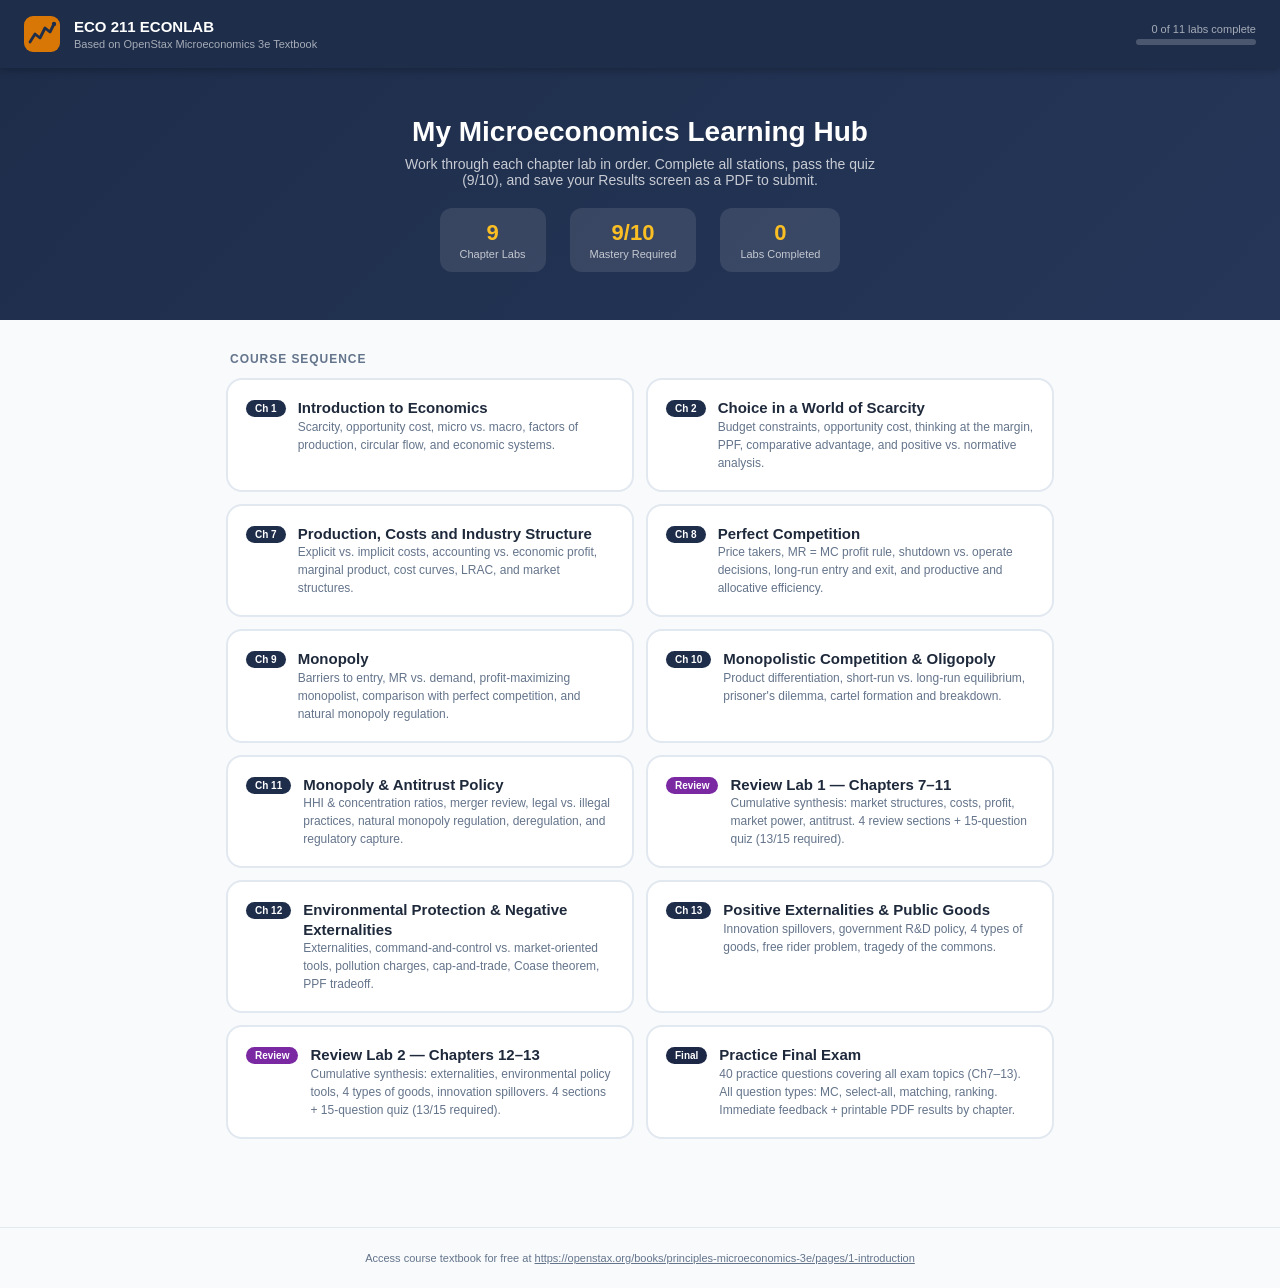
==== eco211-hub/index.html @ 3b7d05b6 "ECO 211 Hub: add Ch1 and Ch2 cards + fix completion detection - Add Ch2 card (Choice in a World of S" ====
<!DOCTYPE html>
<html lang="en">
<head>
  <meta charset="UTF-8" />
  <meta name="viewport" content="width=device-width, initial-scale=1.0" />
  <title>ECO 211 ECONLAB — Course Hub</title>
  <style>
    :root { --navy:#1e2d4a; --navy-light:#253658; --amber:#d97706; --amber-light:#fbbf24; --bg:#f8fafc; --card:#ffffff; --border:#e2e8f0; --text:#1e293b; --muted:#64748b; --green:#16a34a; --green-bg:#f0fdf4; --green-border:#86efac; }
    * { box-sizing:border-box; margin:0; padding:0; }
    body { font-family:-apple-system,BlinkMacSystemFont,"Segoe UI",sans-serif; background:var(--bg); color:var(--text); min-height:100vh; }
    .sr-only { position:absolute; width:1px; height:1px; padding:0; margin:-1px; overflow:hidden; clip:rect(0,0,0,0); white-space:nowrap; border:0; }
    .skip-link { position:absolute; top:-100%; left:8px; z-index:9999; background:var(--navy); color:white; padding:8px 16px; border-radius:0 0 8px 8px; font-size:14px; font-weight:600; text-decoration:none; }
    .skip-link:focus { top:0; outline:3px solid var(--amber); outline-offset:2px; }
    :focus-visible { outline:2px solid var(--amber); outline-offset:2px; }
    header { background:var(--navy); color:white; padding:16px 24px; display:flex; align-items:center; gap:14px; position:sticky; top:0; z-index:50; box-shadow:0 2px 8px rgba(0,0,0,0.25); }
    .header-logo { width:36px; height:36px; flex-shrink:0; }
    .header-title { font-size:15px; font-weight:700; line-height:1.2; }
    .header-sub { font-size:11px; opacity:0.6; margin-top:2px; }
    .header-progress { margin-left:auto; text-align:right; }
    .header-progress-label { font-size:11px; opacity:0.6; margin-bottom:4px; }
    .header-bar { width:120px; height:6px; background:rgba(255,255,255,0.2); border-radius:99px; overflow:hidden; }
    .header-bar-fill { height:100%; background:var(--amber-light); border-radius:99px; transition:width 0.5s ease; }
    .hero { background:linear-gradient(135deg,var(--navy) 0%,var(--navy-light) 100%); color:white; padding:48px 24px; text-align:center; }
    .hero h1 { font-size:28px; font-weight:800; margin-bottom:8px; }
    .hero p { font-size:14px; opacity:0.75; max-width:480px; margin:0 auto 20px; }
    .hero-stats { display:flex; gap:24px; justify-content:center; flex-wrap:wrap; }
    .stat { background:rgba(255,255,255,0.1); border-radius:12px; padding:12px 20px; text-align:center; }
    .stat-num { font-size:22px; font-weight:800; color:var(--amber-light); }
    .stat-label { font-size:11px; opacity:0.7; margin-top:2px; }
    main { max-width:860px; margin:0 auto; padding:32px 16px 48px; }
    .section-title { font-size:12px; font-weight:700; text-transform:uppercase; letter-spacing:0.08em; color:var(--muted); margin-bottom:12px; padding-left:4px; }
    .labs-grid { display:grid; grid-template-columns:1fr; gap:12px; margin-bottom:40px; }
    @media (min-width:600px) { .labs-grid { grid-template-columns:1fr 1fr; } }
    .lab-card { background:var(--card); border:2px solid var(--border); border-radius:16px; padding:18px; display:flex; flex-direction:column; gap:10px; transition:border-color 0.15s,box-shadow 0.15s; text-decoration:none; color:inherit; }
    .lab-card:hover { border-color:var(--amber); box-shadow:0 4px 16px rgba(217,119,6,0.12); }
    .lab-card.completed { border-color:var(--green-border); background:var(--green-bg); }
    .lab-card-top { display:flex; align-items:flex-start; gap:12px; }
    .lab-chapter-badge { background:var(--navy); color:white; font-size:10px; font-weight:700; padding:3px 9px; border-radius:99px; white-space:nowrap; flex-shrink:0; margin-top:2px; }
    .lab-card.completed .lab-chapter-badge { background:var(--green); }
    .lab-title { font-size:15px; font-weight:700; color:var(--text); line-height:1.3; }
    .lab-desc { font-size:12px; color:var(--muted); line-height:1.5; }
    .lab-card.coming-soon { opacity:0.55; pointer-events:none; border-style:dashed; }
    .lab-done-badge { display:none; font-size:10px; font-weight:700; color:var(--green); background:var(--green-bg); border:1.5px solid var(--green-border); border-radius:99px; padding:2px 8px; margin-top:6px; width:fit-content; }
    .lab-card.completed .lab-done-badge { display:block; }
    footer { text-align:center; padding:24px; font-size:11px; color:var(--muted); border-top:1px solid var(--border); }
  </style>
</head>
<body>
<a href="#main-content" class="skip-link">Skip to main content</a>

<header role="banner">
  <svg class="header-logo" viewBox="0 0 36 36" fill="none" aria-hidden="true" focusable="false" role="presentation">
    <rect width="36" height="36" rx="9" fill="#d97706"/>
    <path d="M6 26 L11 18 L16 22 L21 12 L26 16 L30 8" stroke="#1e2d4a" stroke-width="2.8" stroke-linecap="round" stroke-linejoin="round"/>
    <circle cx="30" cy="8" r="2.2" fill="#1e2d4a"/>
  </svg>
  <div>
    <div class="header-title">ECO 211 ECONLAB</div>
    <div class="header-sub">Based on OpenStax Microeconomics 3e Textbook</div>
  </div>
  <div class="header-progress">
    <div class="header-progress-label" id="progress-label">0 of 1 labs complete</div>
    <div class="header-bar"><div class="header-bar-fill" id="progress-bar" style="width:0%"></div></div>
  </div>
</header>

<div class="hero">
  <h1>My Microeconomics Learning Hub</h1>
  <p>Work through each chapter lab in order. Complete all stations, pass the quiz (9/10), and save your Results screen as a PDF to submit.</p>
  <div class="hero-stats">
    <div class="stat"><div class="stat-num">9</div><div class="stat-label">Chapter Labs</div></div>
    <div class="stat"><div class="stat-num">9/10</div><div class="stat-label">Mastery Required</div></div>
    <div class="stat"><div class="stat-num" id="stat-complete">0</div><div class="stat-label">Labs Completed</div></div>
  </div>
</div>

<main id="main-content">
  <div class="section-title">Course Sequence</div>
  <div class="labs-grid" id="labs-grid" role="list" aria-label="Course lab directory">

    <a class="lab-card" href="https://www.perplexity.ai/computer/a/eco211-lab-ch1-dist-public-A_3lIPQ_R4K6b8WyAGTqtg"
       target="_blank" data-lab="ch1" role="listitem"
       aria-label="Launch Chapter 1: Introduction to Economics (opens in new tab)">
      <div class="lab-card-top">
        <span class="lab-chapter-badge">Ch 1</span>
        <div>
          <div class="lab-title">Introduction to Economics</div>
          <div class="lab-desc">Scarcity, opportunity cost, micro vs. macro, factors of production, circular flow, and economic systems.</div>
          <div class="lab-done-badge">✓ Completed</div>
        </div>
      </div></a>

    <a class="lab-card" href="https://www.perplexity.ai/computer/a/eco211-lab-ch2-dist-public-uDvLQH5pRJSCHC9EZ5AH1Q"
       target="_blank" data-lab="ch2" role="listitem"
       aria-label="Launch Chapter 2: Choice in a World of Scarcity (opens in new tab)">
      <div class="lab-card-top">
        <span class="lab-chapter-badge">Ch 2</span>
        <div>
          <div class="lab-title">Choice in a World of Scarcity</div>
          <div class="lab-desc">Budget constraints, opportunity cost, thinking at the margin, PPF, comparative advantage, and positive vs. normative analysis.</div>
          <div class="lab-done-badge">✓ Completed</div>
        </div>
      </div></a>

    <a class="lab-card" href="https://www.perplexity.ai/computer/a/eco-211-econlab-chapter-7-prod-I7W5TB9zTzmSN_oOKwBt1w"
       target="_blank" data-lab="ch7" role="listitem"
       aria-label="Launch Chapter 7: Production, Costs and Industry Structure (opens in new tab)">
      <div class="lab-card-top">
        <span class="lab-chapter-badge">Ch 7</span>
        <div>
          <div class="lab-title">Production, Costs and Industry Structure</div>
          <div class="lab-desc">Explicit vs. implicit costs, accounting vs. economic profit, marginal product, cost curves, LRAC, and market structures.</div>
          <div class="lab-done-badge">✓ Completed</div>
        </div>
      </div></a>

    <a class="lab-card" href="https://www.perplexity.ai/computer/a/eco-211-econlab-chapter-8-perf-L5HZ.CplT.qzpaqppJodyQ"
       target="_blank" data-lab="ch8" role="listitem"
       aria-label="Launch Chapter 8: Perfect Competition (opens in new tab)">
      <div class="lab-card-top">
        <span class="lab-chapter-badge">Ch 8</span>
        <div>
          <div class="lab-title">Perfect Competition</div>
          <div class="lab-desc">Price takers, MR = MC profit rule, shutdown vs. operate decisions, long-run entry and exit, and productive and allocative efficiency.</div>
          <div class="lab-done-badge">✓ Completed</div>
        </div>
      </div></a>

    <a class="lab-card" href="https://www.perplexity.ai/computer/a/eco-211-econlab-chapter-9-mono-SC_fJzPuQf2KySrUuEZIPA"
       target="_blank" data-lab="ch9" role="listitem"
       aria-label="Launch Chapter 9: Monopoly (opens in new tab)">
      <div class="lab-card-top">
        <span class="lab-chapter-badge">Ch 9</span>
        <div>
          <div class="lab-title">Monopoly</div>
          <div class="lab-desc">Barriers to entry, MR vs. demand, profit-maximizing monopolist, comparison with perfect competition, and natural monopoly regulation.</div>
          <div class="lab-done-badge">✓ Completed</div>
        </div>
      </div></a>

    <a class="lab-card" href="https://www.perplexity.ai/computer/a/eco-211-econlab-chapter-10-mon-Ft_hihT8QZ6VV2ThfYhtBA"
       target="_blank" data-lab="ch10" role="listitem"
       aria-label="Launch Chapter 10: Monopolistic Competition & Oligopoly (opens in new tab)">
      <div class="lab-card-top">
        <span class="lab-chapter-badge">Ch 10</span>
        <div>
          <div class="lab-title">Monopolistic Competition &amp; Oligopoly</div>
          <div class="lab-desc">Product differentiation, short-run vs. long-run equilibrium, prisoner's dilemma, cartel formation and breakdown.</div>
          <div class="lab-done-badge">✓ Completed</div>
        </div>
      </div></a>

    <a class="lab-card" href="https://www.perplexity.ai/computer/a/eco211-lab-ch11-dist-public-LqPsyw5qT429oNaT3Us7oA"
       target="_blank" data-lab="ch11" role="listitem"
       aria-label="Launch Chapter 11: Monopoly and Antitrust Policy (opens in new tab)">
      <div class="lab-card-top">
        <span class="lab-chapter-badge">Ch 11</span>
        <div>
          <div class="lab-title">Monopoly &amp; Antitrust Policy</div>
          <div class="lab-desc">HHI & concentration ratios, merger review, legal vs. illegal practices, natural monopoly regulation, deregulation, and regulatory capture.</div>
          <div class="lab-done-badge">✓ Completed</div>
        </div>
      </div></a>

    <a class="lab-card" href="https://www.perplexity.ai/computer/a/eco211-review-lab2-dist-public-aKh9DrGWS1.EqNT2mnTcfQ"
       target="_blank" data-lab="review1" role="listitem"
       aria-label="Launch Review Lab 1: Chapters 7-11 (opens in new tab)">
      <div class="lab-card-top">
        <span class="lab-chapter-badge" style="background:hsl(280,60%,40%)">Review</span>
        <div>
          <div class="lab-title">Review Lab 1 — Chapters 7–11</div>
          <div class="lab-desc">Cumulative synthesis: market structures, costs, profit, market power, antitrust. 4 review sections + 15-question quiz (13/15 required).</div>
          <div class="lab-done-badge">✓ Completed</div>
        </div>
      </div></a>

    <a class="lab-card" href="https://www.perplexity.ai/computer/a/eco-211-econlab-chapter-12-env-llSXKEfuTbeo3pTnFrR0rw"
       target="_blank" data-lab="ch12" role="listitem"
       aria-label="Launch Chapter 12: Environmental Protection (opens in new tab)">
      <div class="lab-card-top">
        <span class="lab-chapter-badge">Ch 12</span>
        <div>
          <div class="lab-title">Environmental Protection &amp; Negative Externalities</div>
          <div class="lab-desc">Externalities, command-and-control vs. market-oriented tools, pollution charges, cap-and-trade, Coase theorem, PPF tradeoff.</div>
          <div class="lab-done-badge">✓ Completed</div>
        </div>
      </div></a>

    <a class="lab-card" href="https://www.perplexity.ai/computer/a/eco-211-econlab-chapter-13-pos-Qi.j4AUqTXC0S8ykGM9lkw"
       target="_blank" data-lab="ch13" role="listitem"
       aria-label="Launch Chapter 13: Positive Externalities & Public Goods (opens in new tab)">
      <div class="lab-card-top">
        <span class="lab-chapter-badge">Ch 13</span>
        <div>
          <div class="lab-title">Positive Externalities &amp; Public Goods</div>
          <div class="lab-desc">Innovation spillovers, government R&amp;D policy, 4 types of goods, free rider problem, tragedy of the commons.</div>
          <div class="lab-done-badge">✓ Completed</div>
        </div>
      </div></a>

    <a class="lab-card" href="https://www.perplexity.ai/computer/a/eco211-review-lab3-dist-public-JNEJ.tDURW2vrnlwT1JUSg"
       target="_blank" data-lab="review2" role="listitem"
       aria-label="Launch Review Lab 2: Chapters 12-13 (opens in new tab)">
      <div class="lab-card-top">
        <span class="lab-chapter-badge" style="background:hsl(280,60%,40%)">Review</span>
        <div>
          <div class="lab-title">Review Lab 2 — Chapters 12–13</div>
          <div class="lab-desc">Cumulative synthesis: externalities, environmental policy tools, 4 types of goods, innovation spillovers. 4 sections + 15-question quiz (13/15 required).</div>
          <div class="lab-done-badge">✓ Completed</div>
        </div>
      </div></a>

    <a class="lab-card" href="https://www.perplexity.ai/computer/a/eco-211-practice-final-exam-wL4BuH_hSD6Zl7IMffqEIg"
       target="_blank" data-lab="practicefinal" role="listitem"
       aria-label="Launch ECO 211 Practice Final Exam (opens in new tab)">
      <div class="lab-card-top">
        <span class="lab-chapter-badge" style="background:hsl(222,42%,19%)">Final</span>
        <div>
          <div class="lab-title">Practice Final Exam</div>
          <div class="lab-desc">40 practice questions covering all exam topics (Ch7–13). All question types: MC, select-all, matching, ranking. Immediate feedback + printable PDF results by chapter.</div>
          <div class="lab-done-badge">✓ Completed</div>
        </div>
      </div></a>

  </div>
</main>

<footer role="contentinfo">Access course textbook for free at <a href="https://openstax.org/books/principles-microeconomics-3e/pages/1-introduction" target="_blank" rel="noopener noreferrer" style="color:inherit;text-decoration:underline;">https://openstax.org/books/principles-microeconomics-3e/pages/1-introduction</a></footer>

<script>
  const LABS = ['ch1','ch2','ch7','ch8','ch9','ch10','ch11','review1','ch12','ch13','review2'];
  const TOTAL = LABS.length;

  // Ch1 and Ch2 store a JSON array of completed station IDs; done when 'quiz' is present
  const ARRAY_LABS = new Set(['ch1','ch2']);

  function getCompleted() {
    const done = [];
    LABS.forEach(function(lab) {
      try {
        var val = localStorage.getItem('econlab211_done_' + lab);
        if (!val) return;
        if (ARRAY_LABS.has(lab)) {
          var arr = JSON.parse(val);
          if (Array.isArray(arr) && arr.indexOf('quiz') !== -1) done.push(lab);
        } else {
          if (val === 'true') done.push(lab);
        }
      } catch(e) {}
    });
    return done;
  }

  function updateUI() {
    const completed = getCompleted();
    const count = completed.length;
    document.getElementById('progress-label').textContent = count + ' of ' + TOTAL + ' labs complete';
    document.getElementById('progress-bar').style.width = (count / TOTAL * 100) + '%';
    document.getElementById('stat-complete').textContent = count;
    LABS.forEach(function(lab) {
      const card = document.querySelector('[data-lab="' + lab + '"]');
      if (!card) return;
      if (completed.indexOf(lab) !== -1) {
        card.classList.add('completed');
      }
    });
  }

  updateUI();
  setInterval(updateUI, 3000);
</script>
</body>
</html>
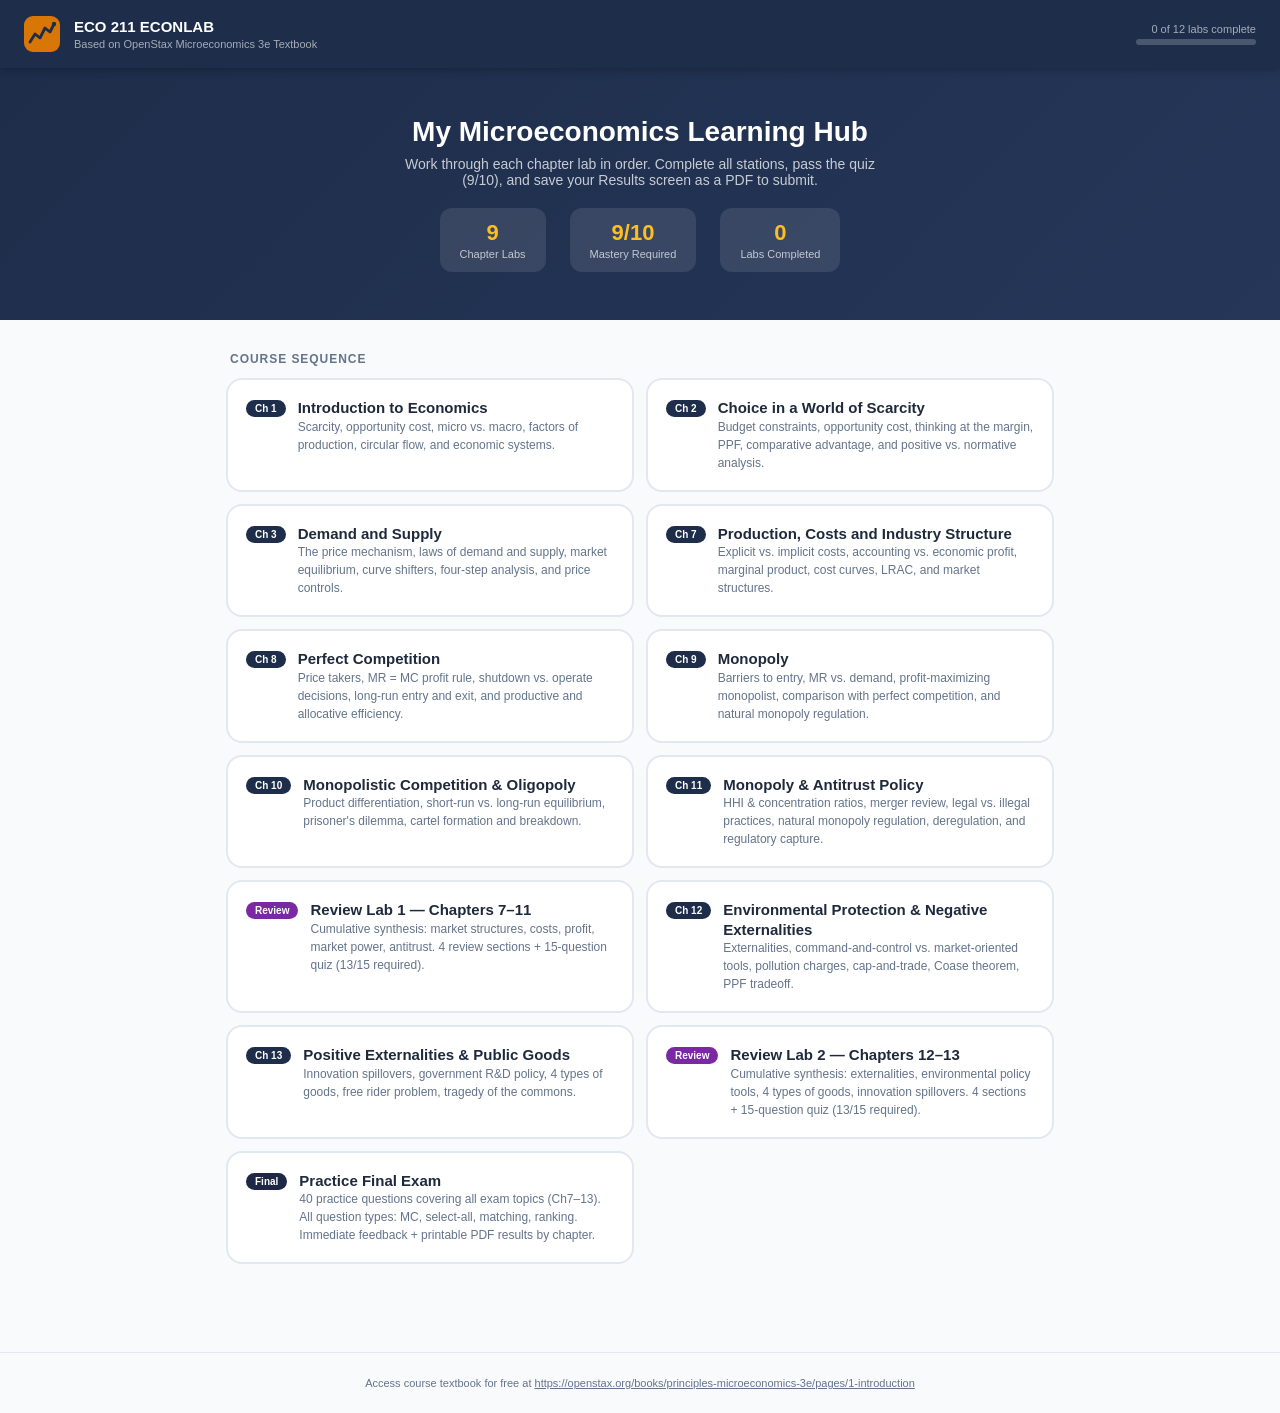
==== commit 2bcc792f: "Lock ECO 210/211 Ch3 (Demand and Supply) + update both hubs ECO 210 Ch3 (LOCKED): - 6 stations: Pric" ====
--- a/eco211-hub/index.html
+++ b/eco211-hub/index.html
@@ -102,6 +102,18 @@
         </div>
       </div></a>
 
+    <a class="lab-card" href="https://www.perplexity.ai/computer/a/eco211-lab-ch3-dist-public-H2lkYeTmRsyX4TljfYhKIA"
+       target="_blank" data-lab="ch3" role="listitem"
+       aria-label="Launch Chapter 3: Demand and Supply (opens in new tab)">
+      <div class="lab-card-top">
+        <span class="lab-chapter-badge">Ch 3</span>
+        <div>
+          <div class="lab-title">Demand and Supply</div>
+          <div class="lab-desc">The price mechanism, laws of demand and supply, market equilibrium, curve shifters, four-step analysis, and price controls.</div>
+          <div class="lab-done-badge">✓ Completed</div>
+        </div>
+      </div></a>
+
     <a class="lab-card" href="https://www.perplexity.ai/computer/a/eco-211-econlab-chapter-7-prod-I7W5TB9zTzmSN_oOKwBt1w"
        target="_blank" data-lab="ch7" role="listitem"
        aria-label="Launch Chapter 7: Production, Costs and Industry Structure (opens in new tab)">
@@ -228,11 +240,11 @@
 <footer role="contentinfo">Access course textbook for free at <a href="https://openstax.org/books/principles-microeconomics-3e/pages/1-introduction" target="_blank" rel="noopener noreferrer" style="color:inherit;text-decoration:underline;">https://openstax.org/books/principles-microeconomics-3e/pages/1-introduction</a></footer>
 
 <script>
-  const LABS = ['ch1','ch2','ch7','ch8','ch9','ch10','ch11','review1','ch12','ch13','review2'];
+  const LABS = ['ch1','ch2','ch3','ch7','ch8','ch9','ch10','ch11','review1','ch12','ch13','review2'];
   const TOTAL = LABS.length;
 
   // Ch1 and Ch2 store a JSON array of completed station IDs; done when 'quiz' is present
-  const ARRAY_LABS = new Set(['ch1','ch2']);
+  const ARRAY_LABS = new Set(['ch1','ch2','ch3']);
 
   function getCompleted() {
     const done = [];
